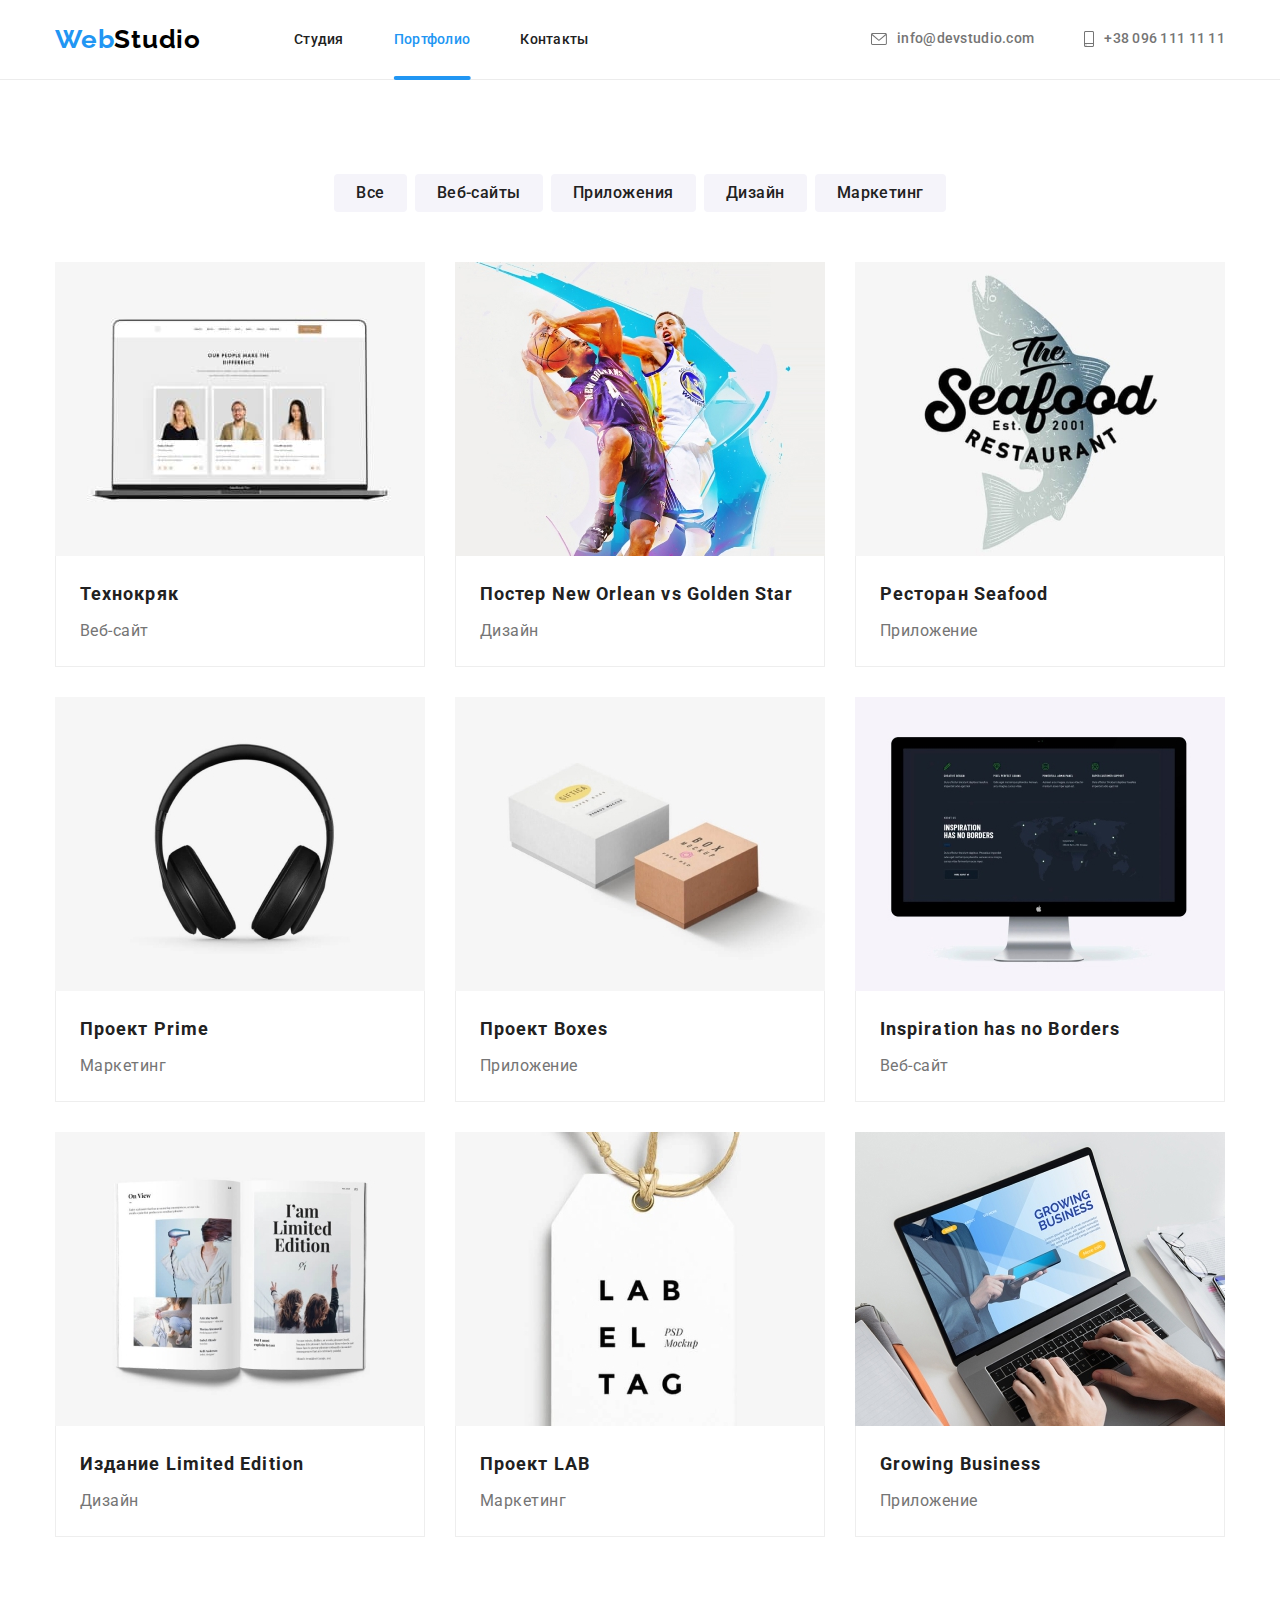
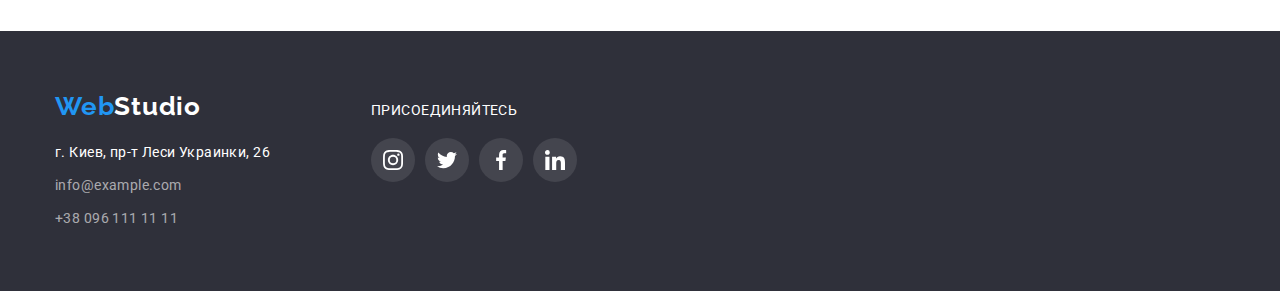
==== portfolio.html @ 1585616f "add files" ====
<!DOCTYPE html>
<html lang="ru">
  <head>
    <meta charset="UTF-8" />
    <meta http-equiv="X-UA-Compatible" content="IE=edge" />
    <meta name="viewport" content="width=device-width, initial-scale=1.0" />
    <link rel="preconnect" href="https://fonts.googleapis.com" />
    <link rel="preconnect" href="https://fonts.gstatic.com" crossorigin />
    <link
      href="https://fonts.googleapis.com/css2?family=Raleway:wght@700&family=Roboto:wght@400;500;700;900&display=swap"
      rel="stylesheet"
    />
    <link
      rel="stylesheet"
      href="https://cdnjs.cloudflare.com/ajax/libs/modern-normalize/1.1.0/modern-normalize.min.css"
    />
    <title>WebStudio</title>
    <link rel="stylesheet" href="./css/styles.css" />
  </head>
  <body>
    <!-- Шапка -->
    <header class="header">
      <div class="container header-flex">
        <a href="./index.html" class="logo link">Web<span class="header-logo-text">Studio</span></a>
        <nav class="header-nav">
          <ul class="header-nav-list list">
            <li class="header-nav-item">
              <a href="./index.html" class="header-nav-link link">Студия</a>
            </li>
            <li class="header-nav-item">
              <a href="./portfolio.html" class="header-nav-link link active">Портфолио</a>
            </li>
            <li class="header-nav-item">
              <a href="" class="header-nav-link link">Контакты</a>
            </li>
          </ul>
        </nav>
        <ul class="header-cl list">
          <li class="header-cl-item">
            <a href="mailto:info@devstudio.com" class="header-cl-link link"
              ><svg class="email-icon" width="16" height="12">
                <use href="./images/icons.svg#icon-email"></use></svg
              >info@devstudio.com</a
            >
          </li>
          <li class="header-cl-item">
            <a href="tel:+380961111111" class="header-cl-link link"
              ><svg class="phone-icon" width="10" height="16">
                <use href="./images/icons.svg#icon-phone"></use></svg
              >+38 096 111 11 11</a
            >
          </li>
        </ul>
      </div>
    </header>
    <!-- Главный контент -->
    <main class="main-index">
      <div class="container">
        <section class="examples section">
          <h1 class="visually-hidden">Примеры работ</h1>
          <!-- Кнопки-фильтры -->
          <ul class="examples-btn-list list">
            <li class="examples-btn-list-item">
              <button type="button" class="examples-btn-item">Все</button>
            </li>
            <li class="examples-btn-list-item">
              <button type="button" class="examples-btn-item">Веб-сайты</button>
            </li>
            <li class="examples-btn-list-item">
              <button type="button" class="examples-btn-item">Приложения</button>
            </li>
            <li class="examples-btn-list-item">
              <button type="button" class="examples-btn-item">Дизайн</button>
            </li>
            <li class="examples-btn-list-item">
              <button type="button" class="examples-btn-item">Маркетинг</button>
            </li>
          </ul>
          <!-- Галерея -->
          <ul class="examples-list list">
            <li class="examples-item">
              <a href="" class="examples-item-link link">
                <div class="examples-item-img img">
                  <img src="./images/img-8-progressive.jpeg" alt="Веб-сайт" width="370" />
                  <p class="examples-item-img-cover">
                    Ресурс предлагает комплексные предложения с разным уровнем функционала и
                    сервисов. Все это позволит посетителю получить исчерпывающие сведения о компании
                    или частном лице.
                  </p>
                </div>
                <div class="examples-item-description">
                  <h2 class="examples-item-title">Технокряк</h2>
                  <p class="examples-item-subtitle">Веб-сайт</p>
                </div>
              </a>
            </li>
            <li class="examples-item">
              <a href="" class="examples-item-link link">
                <div class="examples-item-img img">
                  <img
                    src="./images/img-9-progressive.jpeg"
                    alt="Постер New Orlean vs Golden Star"
                    width="370"
                  />
                  <p class="examples-item-img-cover">
                    Ресурс предлагает комплексные предложения с разным уровнем функционала и
                    сервисов. Все это позволит посетителю получить исчерпывающие сведения о компании
                    или частном лице.
                  </p>
                </div>
                <div class="examples-item-description">
                  <h2 class="examples-item-title">Постер New Orlean vs Golden Star</h2>
                  <p class="examples-item-subtitle">Дизайн</p>
                </div>
              </a>
            </li>
            <li class="examples-item">
              <a href="" class="examples-item-link link">
                <div class="examples-item-img img">
                  <img src="./images/img-10-progressive.jpeg" alt="Ресторан Seafood" width="370" />
                  <p class="examples-item-img-cover">
                    Ресурс предлагает комплексные предложения с разным уровнем функционала и
                    сервисов. Все это позволит посетителю получить исчерпывающие сведения о компании
                    или частном лице.
                  </p>
                </div>
                <div class="examples-item-description">
                  <h2 class="examples-item-title">Ресторан Seafood</h2>
                  <p class="examples-item-subtitle">Приложение</p>
                </div>
              </a>
            </li>
            <li class="examples-item">
              <a href="" class="examples-item-link link">
                <div class="examples-item-img img">
                  <img src="./images/img-11-progressive.jpeg" alt="Головные наушники" width="370" />
                  <p class="examples-item-img-cover">
                    Ресурс предлагает комплексные предложения с разным уровнем функционала и
                    сервисов. Все это позволит посетителю получить исчерпывающие сведения о компании
                    или частном лице.
                  </p>
                </div>
                <div class="examples-item-description">
                  <h2 class="examples-item-title">Проект Prime</h2>
                  <p class="examples-item-subtitle">Маркетинг</p>
                </div>
              </a>
            </li>
            <li class="examples-item">
              <a href="" class="examples-item-link link">
                <div class="examples-item-img img">
                  <img
                    src="./images/img-12-progressive.jpeg"
                    alt="Белая и серая коробка"
                    width="370"
                  />
                  <p class="examples-item-img-cover">
                    Ресурс предлагает комплексные предложения с разным уровнем функционала и
                    сервисов. Все это позволит посетителю получить исчерпывающие сведения о компании
                    или частном лице.
                  </p>
                </div>
                <div class="examples-item-description">
                  <h2 class="examples-item-title">Проект Boxes</h2>
                  <p class="examples-item-subtitle">Приложение</p>
                </div>
              </a>
            </li>
            <li class="examples-item">
              <a href="" class="examples-item-link link">
                <div class="examples-item-img img">
                  <img src="./images/img-13-progressive.jpeg" alt="Веб-сайт" width="370" />
                  <p class="examples-item-img-cover">
                    Ресурс предлагает комплексные предложения с разным уровнем функционала и
                    сервисов. Все это позволит посетителю получить исчерпывающие сведения о компании
                    или частном лице.
                  </p>
                </div>
                <div class="examples-item-description">
                  <h2 class="examples-item-title">Inspiration has no Borders</h2>
                  <p class="examples-item-subtitle">Веб-сайт</p>
                </div>
              </a>
            </li>
            <li class="examples-item">
              <a href="" class="examples-item-link link">
                <div class="examples-item-img img">
                  <img src="./images/img-14-progressive.jpeg" alt="Разворот книги" width="370" />
                  <p class="examples-item-img-cover">
                    Ресурс предлагает комплексные предложения с разным уровнем функционала и
                    сервисов. Все это позволит посетителю получить исчерпывающие сведения о компании
                    или частном лице.
                  </p>
                </div>
                <div class="examples-item-description">
                  <h2 class="examples-item-title">Издание Limited Edition</h2>
                  <p class="examples-item-subtitle">Дизайн</p>
                </div>
              </a>
            </li>
            <li class="examples-item">
              <a href="" class="examples-item-link link">
                <div class="examples-item-img img">
                  <img src="./images/img-15-progressive.jpeg" alt="Бирка" width="370" />
                  <p class="examples-item-img-cover">
                    Ресурс предлагает комплексные предложения с разным уровнем функционала и
                    сервисов. Все это позволит посетителю получить исчерпывающие сведения о компании
                    или частном лице.
                  </p>
                </div>
                <div class="examples-item-description">
                  <h2 class="examples-item-title">Проект LAB</h2>
                  <p class="examples-item-subtitle">Маркетинг</p>
                </div>
              </a>
            </li>
            <li class="examples-item">
              <a href="" class="examples-item-link link">
                <div class="examples-item-img img">
                  <img
                    src="./images/img-16-progressive.jpeg"
                    alt="Печают на клавиутре ноутбука"
                    width="370"
                  />
                  <p class="examples-item-img-cover">
                    Ресурс предлагает комплексные предложения с разным уровнем функционала и
                    сервисов. Все это позволит посетителю получить исчерпывающие сведения о компании
                    или частном лице.
                  </p>
                </div>
                <div class="examples-item-description">
                  <h2 class="examples-item-title">Growing Business</h2>
                  <p class="examples-item-subtitle">Приложение</p>
                </div>
              </a>
            </li>
          </ul>
        </section>
      </div>
    </main>
    <!-- Футер -->
    <footer class="footer">
      <div class="container">
        <div class="footer-wraper">
          <div class="footer-nav">
            <div class="footer-logo">
              <a href="./index.html" class="logo footer-logo link"
                >Web<span class="footer-logo-text">Studio</span></a
              >
            </div>
            <address>
              <ul class="footer-cl list">
                <li class="footer-nav-item">
                  <a
                    href="https://goo.gl/maps/3YyCsxuDANo3jjF6A"
                    target="_blank"
                    class="footer-adress-link link"
                    >г. Киев, пр-т Леси Украинки, 26</a
                  >
                </li>
                <li class="footer-nav-item">
                  <a href="mailto:info@example.com" class="footer-cl-link link">info@example.com</a>
                </li>
                <li class="footer-nav-item">
                  <a href="tel:+380961111111" class="footer-cl-link link">+38 096 111 11 11</a>
                </li>
              </ul>
            </address>
          </div>
          <div class="footer-soc">
            <p class="footer-soc-title">присоединяйтесь</p>
            <ul class="footer-soc-list list">
              <li class="footer-soc-item">
                <a href="" class="footer-soc-link link"
                  ><svg class="footer-soc-img" width="20" height="20">
                    <use href="./images/icons.svg#icon-instagram"></use></svg
                ></a>
              </li>
              <li class="footer-soc-item">
                <a href="" class="footer-soc-link link"
                  ><svg class="footer-soc-img" width="20" height="20">
                    <use href="./images/icons.svg#icon-twitter"></use></svg
                ></a>
              </li>
              <li class="footer-soc-item">
                <a href="" class="footer-soc-link link"
                  ><svg class="footer-soc-img" width="20" height="20">
                    <use href="./images/icons.svg#icon-facebook"></use></svg
                ></a>
              </li>
              <li class="footer-soc-item">
                <a href="" class="footer-soc-link link"
                  ><svg class="footer-soc-img" width="20" height="20">
                    <use href="./images/icons.svg#icon-linkedin"></use></svg
                ></a>
              </li>
            </ul>
          </div>
        </div>
      </div>
    </footer>
  </body>
</html>
---- css/styles.css ----
:root {
  --main-text-color: #212121;
  --second-text-color: #757575;
  --third-text-color: #ffffff;
  --accent-text-color: #2196f3;
  --main-backgroud-color: #ffffff;
  --second-backgroud-color: #2f303a;
  --third-backgroud-color: #f5f4fa;
  --set-gap: 15px;
  --color-logo: #afb1b8;
}

body {
  margin: 0;
  font-family: Roboto, Arial, sans-serif;
  background-color: var(--main-backgroud-color);
  color: var(--main-text-color);
  font-size: 14px;
  line-height: 1.14;
}

img {
  display: block;
  max-width: 100%;
}

h1,
h2,
h3,
h4,
h5,
p,
ul {
  margin: 0;
  padding: 0;
}

.link {
  text-decoration: none;
}

.list {
  list-style-type: none;
  margin: 0;
  padding: 0;
}

.visually-hidden {
  position: absolute;
  white-space: nowrap;
  width: 1px;
  height: 1px;
  overflow: hidden;
  border: 0;
  padding: 0;
  clip: rect(0 0 0 0);
  clip-path: inset(50%);
  margin: -1px;
}

.container {
  margin-left: auto;
  margin-right: auto;
  width: 1200px;
  padding-right: 15px;
  padding-left: 15px;
}

.section {
  padding-top: 94px;
  padding-bottom: 94px;
}

.title {
  font-weight: bold;
  font-size: 36px;
  line-height: 1.16;
  text-align: center;
  letter-spacing: 0.03em;
  color: var(--main-text-color);

  margin-bottom: 50px;
}

/* Шапка  */

.header {
  border-bottom: 1px solid #ececec;
}

.header-flex {
  display: flex;
  align-items: center;
}

.logo {
  font-family: Raleway, Arial, sans-serif;
  color: var(--accent-text-color);
  font-weight: 700;
  font-size: 26px;
  line-height: 1.19;
  letter-spacing: 0.03em;
  margin-right: 93px;
}

.header-logo-text {
  color: #000000;
}

.header-nav-list,
.header-cl {
  font-weight: 500;
  letter-spacing: 0.02em;
  display: flex;
}

.header-nav-item:not(:last-child) {
  margin-right: 50px;
}

.header-nav-link {
  position: relative;
  padding-top: 32px;
  padding-bottom: 31px;
  display: block;
  color: var(--main-text-color);
  transition: color 250ms cubic-bezier(0.4, 0, 0.2, 1);
}

.header-nav-link.active {
  color: var(--accent-text-color);
}

.header-nav-link.active::after {
  position: absolute;
  bottom: -1px;
  left: 50%;
  transform: translateX(-50%);
  content: '';
  width: 100%;
  height: 4px;
  border-radius: 2px;
  background-color: var(--accent-text-color);
}

.header-cl {
  margin-left: auto;
}

.header-cl-link {
  display: flex;
  align-items: center;
  justify-content: center;
  color: var(--second-text-color);
  transition: color 250ms cubic-bezier(0.4, 0, 0.2, 1);
}

.header-cl-item:not(:last-child) {
  margin-right: 50px;
}

.email-icon {
  fill: currentColor;
  margin-right: 10px;
}

.phone-icon {
  fill: currentColor;
  margin-right: 10px;
}

.header-nav-link:hover,
.header-nav-link:focus,
.header-cl-link:hover,
.header-cl-link:focus {
  color: var(--accent-text-color);
  fill: currentColor;
}

/* Герой */

.hero {
  background-color: var(--second-backgroud-color);
  padding-top: 200px;
  padding-bottom: 200px;
  background-image: linear-gradient(rgba(47, 48, 58, 0.4), rgba(47, 48, 58, 0.4)),
    url(../images/hero-bg.jpg);
  background-repeat: no-repeat;
  background-position: center;
  background-size: cover;
  max-width: 1600px;
  margin: 0 auto;
}

.hero-title {
  font-weight: 900;
  font-size: 44px;
  line-height: 1.36;
  text-align: center;
  letter-spacing: 0.06em;
  text-transform: uppercase;
  color: var(--third-text-color);

  margin: 0 auto 30px;
  width: 696px;
}

.hero-btn {
  font-weight: 700;
  font-size: 16px;
  line-height: 1.88;
  display: flex;
  align-items: center;
  text-align: center;
  letter-spacing: 0.06em;
  color: var(--third-text-color);
  background-color: var(--accent-text-color);
  cursor: pointer;

  padding: 10px 32px;
  box-shadow: 0px 4px 4px rgba(0, 0, 0, 0.15);
  border-width: 0;
  border-radius: 4px;
  margin-left: auto;
  margin-right: auto;
  height: 50px;
  min-width: 200px;
  transition: background-color 300ms;
}

.hero-btn:hover,
.hero-btn:focus {
  background-color: #188ce8;
}

/* Особенности */

.features-list {
  display: flex;
  margin: calc(-1 * var(--set-gap));
}

.features-item {
  margin: var(--set-gap);
  width: 270px;
}

.features-item-img {
  height: 120px;
  background-color: var(--third-backgroud-color);
  margin-bottom: 30px;

  display: flex;
  align-items: center;
  justify-content: center;
}

.features-item-title {
  font-weight: 700;
  letter-spacing: 0.03em;
  text-transform: uppercase;
  color: var(--main-text-color);

  margin-bottom: 10px;
}

.features-item-subtitle {
  line-height: 1.71;
  letter-spacing: 0.03em;
  color: var(--second-text-color);
  margin: auto auto;
}

/* Чем мы занимаемся */

.what-doing {
  padding-top: 0;
}

.what-doing-list {
  display: flex;
  margin: calc(-1 * var(--set-gap));
}

.what-doing-item {
  margin: var(--set-gap);
}

.what-doing-item-thumb {
  position: relative;
}

.what-doing-item-thumb-descr {
  position: absolute;
  bottom: 0;
  left: 0;
  width: 100%;
  height: 70px;
  display: flex;
  justify-content: center;
  align-items: center;
  background-color: rgba(47, 48, 58, 0.8);
}

.what-doing-item-descr {
  font-weight: 700;
  /* text-align: center; */
  letter-spacing: 0.03em;
  text-transform: uppercase;
  color: var(--third-text-color);
}

/* Наша команда */

.our-team {
  background-color: var(--third-backgroud-color);
}

.our-team-list {
  display: flex;
  margin: calc(-1 * var(--set-gap));
}

.our-team-item {
  background-color: var(--third-text-color);
  font-size: 16px;
  line-height: 1.19;
  text-align: center;
  letter-spacing: 0.03em;
  margin: var(--set-gap);
  box-shadow: 0px 1px 3px rgba(0, 0, 0, 0.12), 0px 1px 1px rgba(0, 0, 0, 0.14),
    0px 2px 1px rgba(0, 0, 0, 0.2);
  border-radius: 0px 0px 4px 4px;
}

.team-info {
  padding-top: 30px;
  padding-bottom: 30px;
}

.our-team-item-title {
  font-size: 16px;
  font-weight: 500;
  color: var(--main-text-color);
  margin-bottom: 10px;
}

.our-team-item-subtitle {
  color: var(--second-text-color);
  margin-bottom: 16px;
}

.our-team-soc-list {
  display: flex;
  align-items: center;
  justify-content: center;
}

.our-team-soc-item + .our-team-soc-item {
  margin-left: 10px;
}

.our-team-soc-link {
  width: 44px;
  height: 44px;
  /* background-color: var(--main-backgroud-color); */
  border-radius: 50%;
  display: flex;
  align-items: center;
  justify-content: center;
  color: var(--color-logo);
  transition: color 250ms cubic-bezier(0.4, 0, 0.2, 1),
    background-color 250ms cubic-bezier(0.4, 0, 0.2, 1);
}

.our-team-soc-link:hover,
.our-team-soc-link:focus {
  color: var(--third-text-color);
  background-color: var(--accent-text-color);
}

.our-team-soc-img {
  fill: currentColor;
}

/* Постоянные клиенты */

.our-clients-list {
  display: flex;
  justify-content: space-between;
}

.our-clients-link {
  display: flex;
  align-items: center;
  justify-content: center;
  color: #afb1b8;
  width: 170px;
  height: 92px;
  border: 1px solid #afb1b8;
  box-sizing: border-box;
  border-radius: 4px;
  transition: color 250ms cubic-bezier(0.4, 0, 0.2, 1), border 250ms cubic-bezier(0.4, 0, 0.2, 1);
}

.our-clients-link:hover,
.our-clients-link:focus {
  color: var(--accent-text-color);
  border: 1px solid var(--accent-text-color);
}

.our-clients-img {
  fill: currentColor;
}

/* Примеры работ */

.examples-btn-list {
  display: flex;
  justify-content: center;
  margin-bottom: 50px;
}

.examples-btn-list-item:not(:last-child) {
  margin-right: 8px;
}

.examples-btn-item {
  background-color: var(--third-backgroud-color);
  color: var(--main-text-color);
  cursor: pointer;

  font-family: 'Roboto';
  font-weight: 500;
  font-size: 16px;
  line-height: 1.62;
  text-align: center;
  letter-spacing: 0.03em;

  padding: 6px 22px;
  border: 0;
  border-radius: 4px;

  transition: color 250ms cubic-bezier(0.4, 0, 0.2, 1),
    background-color 250ms cubic-bezier(0.4, 0, 0.2, 1),
    box-shadow 250ms cubic-bezier(0.4, 0, 0.2, 1);
}

.examples-btn-item:hover,
.examples-btn-item:focus {
  color: var(--third-text-color);
  background-color: var(--accent-text-color);
  box-shadow: 0px 3px 1px rgba(0, 0, 0, 0.1), 0px 1px 2px rgba(0, 0, 0, 0.08),
    0px 2px 2px rgba(0, 0, 0, 0.12);
}

.examples-list {
  display: flex;
  flex-wrap: wrap;
  margin: calc(-1 * var(--set-gap));
  /* margin-right: calc(-1 * var(--set-gap)); */
  /* margin-bottom: calc(-1 * var(--set-gap)); */
}

.examples-item {
  margin: var(--set-gap);
  flex-basis: calc(100% / 3 - (2 * var(--set-gap)));
}

.examples-item-link {
  display: block;
  transition: box-shadow 250ms cubic-bezier(0.4, 0, 0.2, 1);
}

.examples-item-link:hover,
.examples-item-link:focus {
  box-shadow: 0px 1px 1px rgba(0, 0, 0, 0.12), 0px 4px 4px rgba(0, 0, 0, 0.06),
    1px 4px 6px rgba(0, 0, 0, 0.16);
}

.examples-item-link:hover .examples-item-img-cover {
  transform: translateY(0);
}

.examples-item-img {
  position: relative;
  overflow: hidden;
}

.examples-item-img-cover {
  position: absolute;
  top: 0;
  left: 0;
  width: 100%;
  height: 100%;
  background-color: var(--accent-text-color);
  color: var(--third-text-color);
  display: flex;
  justify-content: center;
  align-items: center;
  padding: 63px 24px;
  font-size: 18px;
  line-height: 1.56;
  letter-spacing: 0.03em;
  transform: translateY(100%);
  transition: transform 250ms cubic-bezier(0.4, 0, 0.2, 1);
}

.examples-item-description {
  padding: 20px 24px;
  border-bottom: 1px solid #eeeeee;
  border-left: 1px solid #eeeeee;
  border-right: 1px solid #eeeeee;
}

.examples-item-title {
  font-weight: bold;
  font-size: 18px;
  line-height: 2;
  letter-spacing: 0.06em;
  color: var(--main-text-color);

  margin-bottom: 4px;
}

.examples-item-subtitle {
  font-size: 16px;
  line-height: 1.87;
  letter-spacing: 0.03em;
  color: var(--second-text-color);
}

/* Футер */

.footer {
  background-color: var(--second-backgroud-color);
}

.footer-wraper {
  padding: 60px 0;
  display: flex;
  align-items: baseline;
}

.footer-nav {
  width: 316px;
}

.footer-logo {
  margin-bottom: 20px;
}

.footer-logo-text {
  color: var(--third-text-color);
}

.footer-nav-item:not(:last-child) {
  margin-bottom: 9px;
}

.footer-cl {
  font-style: normal;
  line-height: 1.71;
  letter-spacing: 0.03em;
}

.footer-adress-link {
  color: var(--third-text-color);
  transition: color 250ms cubic-bezier(0.4, 0, 0.2, 1);
}

.footer-cl-link {
  color: rgba(255, 255, 255, 0.6);
  transition: color 250ms cubic-bezier(0.4, 0, 0.2, 1);
}

.footer-adress-link:hover,
.footer-adress-link:focus,
.footer-cl-link:hover,
.footer-cl-link:focus {
  color: var(--accent-text-color);
}

.footer-soc-title {
  letter-spacing: 0.03em;
  text-transform: uppercase;
  color: var(--main-backgroud-color);
  margin-bottom: 20px;
}

.footer-soc-list {
  display: flex;
}

.footer-soc-item + .footer-soc-item {
  margin-left: 10px;
}

.footer-soc-link {
  display: flex;
  justify-content: center;
  align-items: center;
  width: 44px;
  height: 44px;
  border-radius: 50%;
  background-color: rgba(255, 255, 255, 0.1);
  color: var(--third-text-color);
  transition: background-color 250ms cubic-bezier(0.4, 0, 0.2, 1);
}

.footer-soc-link:hover,
.footer-soc-link:focus {
  background-color: var(--accent-text-color);
}

.footer-soc-img {
  fill: currentColor;
}

.backdrop {
  position: fixed;
  top: 0;
  height: 100%;
  width: 100%;
  background-color: rgba(0, 0, 0, 0.2);
  transition: opacity 300ms, visibility 300ms;
}

.is-hidden {
  opacity: 0;
  pointer-events: none;
  visibility: hidden;
}

.backdrop.is-hidden .modal {
  transform: translateY(100%) scale(0.1);
}

.modal {
  position: absolute;
  top: 50%;
  left: 50%;
  transform: translate(-50%, -50%) translateY(0) scale(1);
  width: 528px;
  min-height: 581px;
  background-color: var(--main-backgroud-color);
  box-shadow: 0px 1px 3px rgba(0, 0, 0, 0.12), 0px 1px 1px rgba(0, 0, 0, 0.14),
    0px 2px 1px rgba(0, 0, 0, 0.2);
  border-radius: 4px;
  transition: transform 500ms cubic-bezier(0.4, 0, 0.2, 1);
}

.modal-close {
  position: absolute;
  top: 8px;
  right: 8px;
  width: 30px;
  height: 30px;
  display: flex;
  align-items: center;
  cursor: pointer;
  border: 1px solid rgba(0, 0, 0, 0.1);
  border-radius: 50%;
  background-color: var(--main-backgroud-color);
}
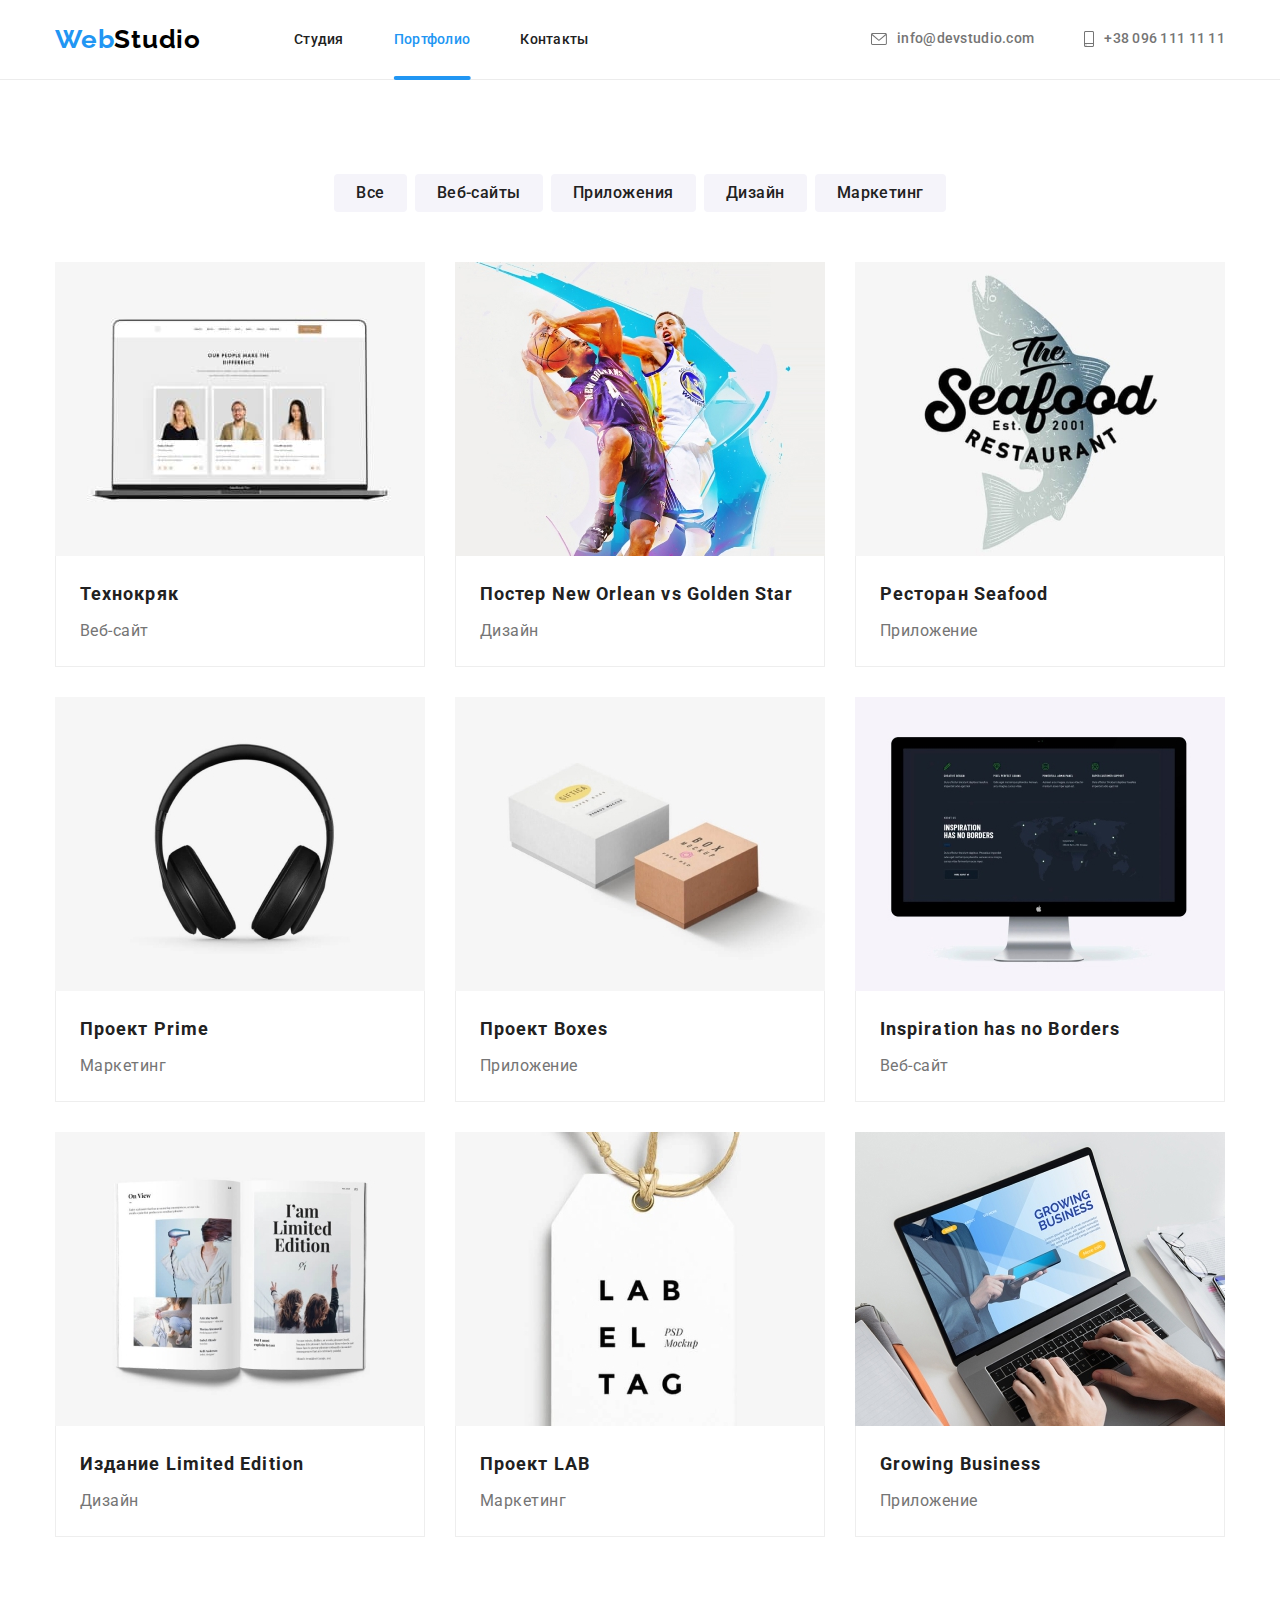
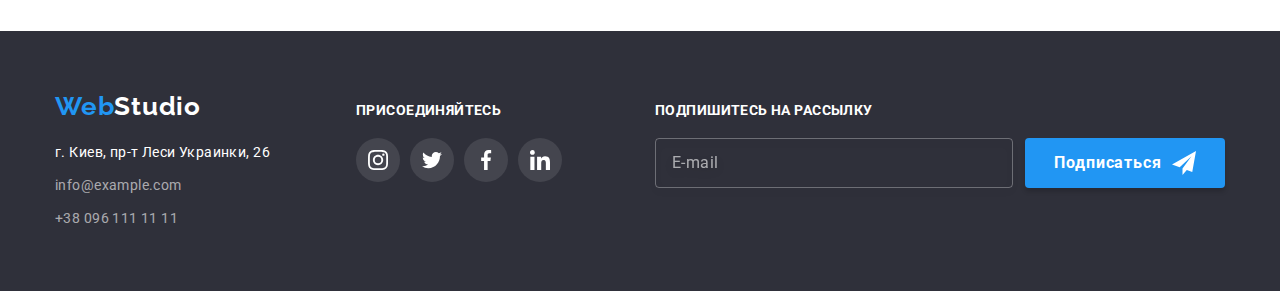
==== commit 36d006f7: "add input form" ====
--- a/portfolio.html
+++ b/portfolio.html
@@ -296,6 +296,18 @@
               </li>
             </ul>
           </div>
+          <div class="footer-email-input">
+            <p class="footer-soc-title">подпишитесь на рассылку</p>
+            <form class="footer-form">
+              <input type="email" name="email" class="footer-input" placeholder="E-mail" />
+              <button type="submit" class="btn footer-btn">
+                Подписаться
+                <svg class="footer-btn-img" width="24" height="24">
+                  <use href="./images/icons.svg#icon-send"></use>
+                </svg>
+              </button>
+            </form>
+          </div>
         </div>
       </div>
     </footer>
--- a/css/styles.css
+++ b/css/styles.css
@@ -82,6 +82,31 @@
   margin-bottom: 50px;
 }
 
+.btn {
+  font-weight: 700;
+  font-size: 16px;
+  line-height: 1.88;
+  display: flex;
+  justify-content: center;
+  align-items: center;
+  letter-spacing: 0.06em;
+  color: var(--third-text-color);
+  background-color: var(--accent-text-color);
+  cursor: pointer;
+  height: 50px;
+  min-width: 200px;
+  transition: background-color 250ms cubic-bezier(0.4, 0, 0.2, 1);
+  box-shadow: 0px 4px 4px rgba(0, 0, 0, 0.15);
+  border-width: 0;
+  border-radius: 4px;
+  margin-left: auto;
+  margin-right: auto;
+}
+
+textarea {
+  resize: none;
+}
+
 /* Шапка  */
 
 .header {
@@ -205,31 +230,8 @@
   width: 696px;
 }
 
-.hero-btn {
-  font-weight: 700;
-  font-size: 16px;
-  line-height: 1.88;
-  display: flex;
-  align-items: center;
-  text-align: center;
-  letter-spacing: 0.06em;
-  color: var(--third-text-color);
-  background-color: var(--accent-text-color);
-  cursor: pointer;
-
-  padding: 10px 32px;
-  box-shadow: 0px 4px 4px rgba(0, 0, 0, 0.15);
-  border-width: 0;
-  border-radius: 4px;
-  margin-left: auto;
-  margin-right: auto;
-  height: 50px;
-  min-width: 200px;
-  transition: background-color 300ms;
-}
-
-.hero-btn:hover,
-.hero-btn:focus {
+.btn:hover,
+.btn:focus {
   background-color: #188ce8;
 }
 
@@ -586,6 +588,7 @@
   text-transform: uppercase;
   color: var(--main-backgroud-color);
   margin-bottom: 20px;
+  font-weight: 700;
 }
 
 .footer-soc-list {
@@ -614,6 +617,55 @@
 }
 
 .footer-soc-img {
+  fill: currentColor;
+}
+
+.footer-email-input {
+  margin-left: 93px;
+}
+
+.footer-form {
+  display: flex;
+}
+
+.footer-input {
+  background-color: transparent;
+  width: 358px;
+  height: 50px;
+  margin-right: 12px;
+
+  border: 1px solid rgba(255, 255, 255, 0.3);
+  filter: drop-shadow(0px 4px 4px rgba(0, 0, 0, 0.15));
+  border-radius: 4px;
+
+  color: var(--third-text-color);
+  outline: none;
+  transition: border-color 250ms cubic-bezier(0.4, 0, 0.2, 1);
+  padding-left: 16px;
+}
+
+.footer-input::placeholder {
+  font-size: 16px;
+  line-height: 1.25;
+  align-items: center;
+  letter-spacing: 0.03em;
+  color: rgba(255, 255, 255, 0.6);
+}
+
+.footer-input:focus {
+  border-color: var(--accent-text-color);
+}
+
+.footer-btn {
+  font-weight: 700;
+  font-size: 16px;
+  line-height: 1.88;
+  text-align: center;
+  letter-spacing: 0.06em;
+}
+
+.footer-btn-img {
+  margin-left: 10px;
   fill: currentColor;
 }
 
@@ -648,6 +700,7 @@
     0px 2px 1px rgba(0, 0, 0, 0.2);
   border-radius: 4px;
   transition: transform 500ms cubic-bezier(0.4, 0, 0.2, 1);
+  padding: 40px;
 }
 
 .modal-close {
@@ -663,3 +716,105 @@
   border-radius: 50%;
   background-color: var(--main-backgroud-color);
 }
+
+.modal-title {
+  font-weight: 700;
+  font-size: 20px;
+  line-height: 1.15;
+  text-align: center;
+  letter-spacing: 0.03em;
+  margin-bottom: 12px;
+}
+
+.modal-form-field {
+  margin-bottom: 10px;
+}
+
+.modal-form-field label {
+  font-size: 12px;
+  line-height: 1.16;
+  letter-spacing: 0.01em;
+  color: var(--second-text-color);
+
+  display: block;
+  margin-bottom: 4px;
+}
+
+.modal-form-input {
+  width: 100%;
+  height: 40px;
+  border: 1px solid rgba(33, 33, 33, 0.2);
+  border-radius: 4px;
+  outline: none;
+  padding-left: 42px;
+  transition: border-color 250ms cubic-bezier(0.4, 0, 0.2, 1);
+}
+
+.modal-form-input-wrap {
+  position: relative;
+}
+
+.modal-form-icon {
+  position: absolute;
+  top: 50%;
+  left: 15px;
+  transform: translateY(-50%);
+  transition: fill 250ms cubic-bezier(0.4, 0, 0.2, 1);
+}
+.modal-form-comments {
+  width: 100%;
+  height: 120px;
+  padding: 12px 16px;
+
+  border: 1px solid rgba(33, 33, 33, 0.2);
+  border-radius: 4px;
+  outline: none;
+  transition: border-color 250ms cubic-bezier(0.4, 0, 0.2, 1),
+    fill 250ms cubic-bezier(0.4, 0, 0.2, 1);
+}
+
+.modal-form-comments::placeholder {
+  color: rgba(117, 117, 117, 0.5);
+}
+
+.modal-form-input:focus,
+.modal-form-comments:focus {
+  border-color: var(--accent-text-color);
+}
+
+.modal-form-input:focus + .modal-form-icon {
+  fill: var(--accent-text-color);
+}
+
+.modal-agreements {
+  margin-top: 20px;
+  margin-bottom: 30px;
+  display: flex;
+  justify-content: center;
+  align-items: center;
+}
+
+.modal-agreements-text {
+  line-height: 1.71;
+  letter-spacing: 0.03em;
+  color: var(--second-text-color);
+}
+
+.modal-agreements-link {
+  color: var(--accent-text-color);
+}
+
+.modal-agreements-icon {
+  border: 2px solid var(--main-text-color);
+  border-radius: 2px;
+  fill: transparent;
+  margin-right: 8px;
+  transition: background-color 250ms cubic-bezier(0.4, 0, 0.2, 1),
+    fill 250ms cubic-bezier(0.4, 0, 0.2, 1), border 250ms cubic-bezier(0.4, 0, 0.2, 1);
+}
+
+.modal-agreements-check:checked + .modal-agreements-icon {
+  background-color: var(--accent-text-color);
+  fill: #ffffff;
+  border: transparent;
+}
